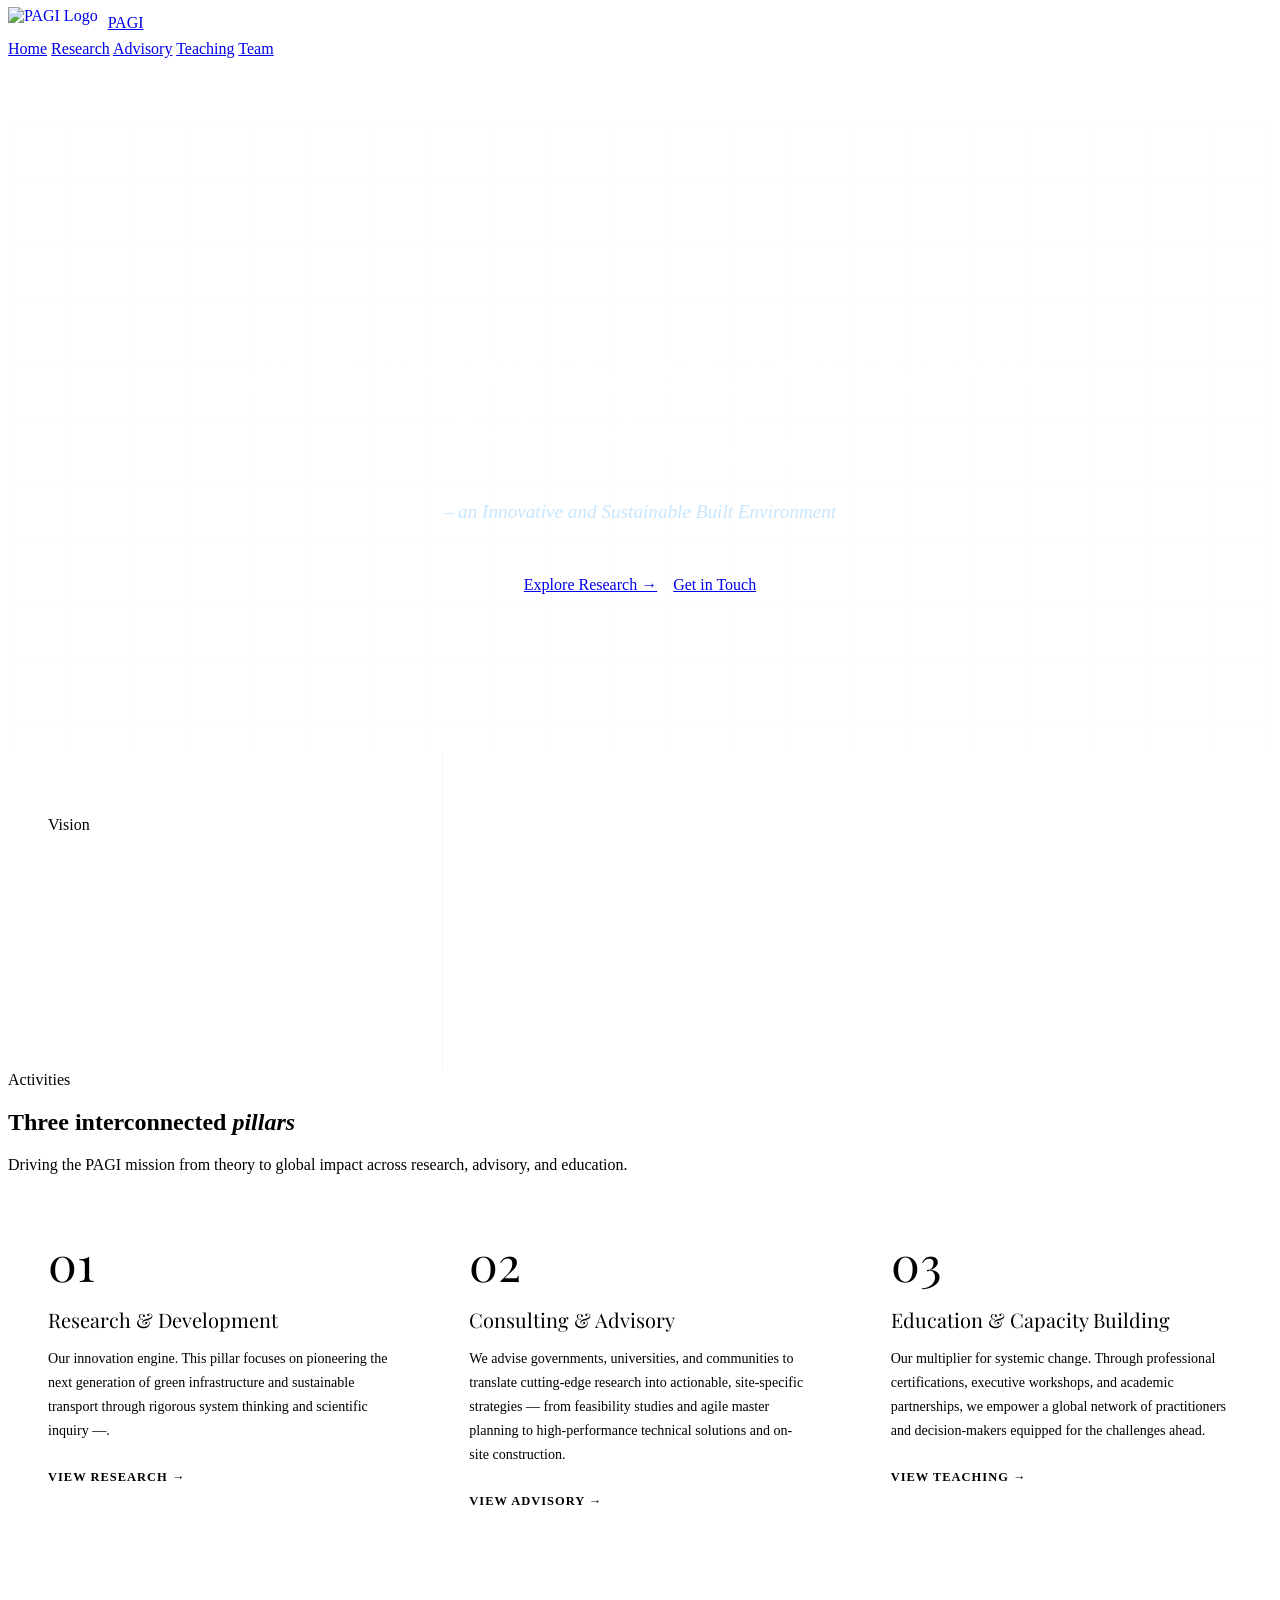
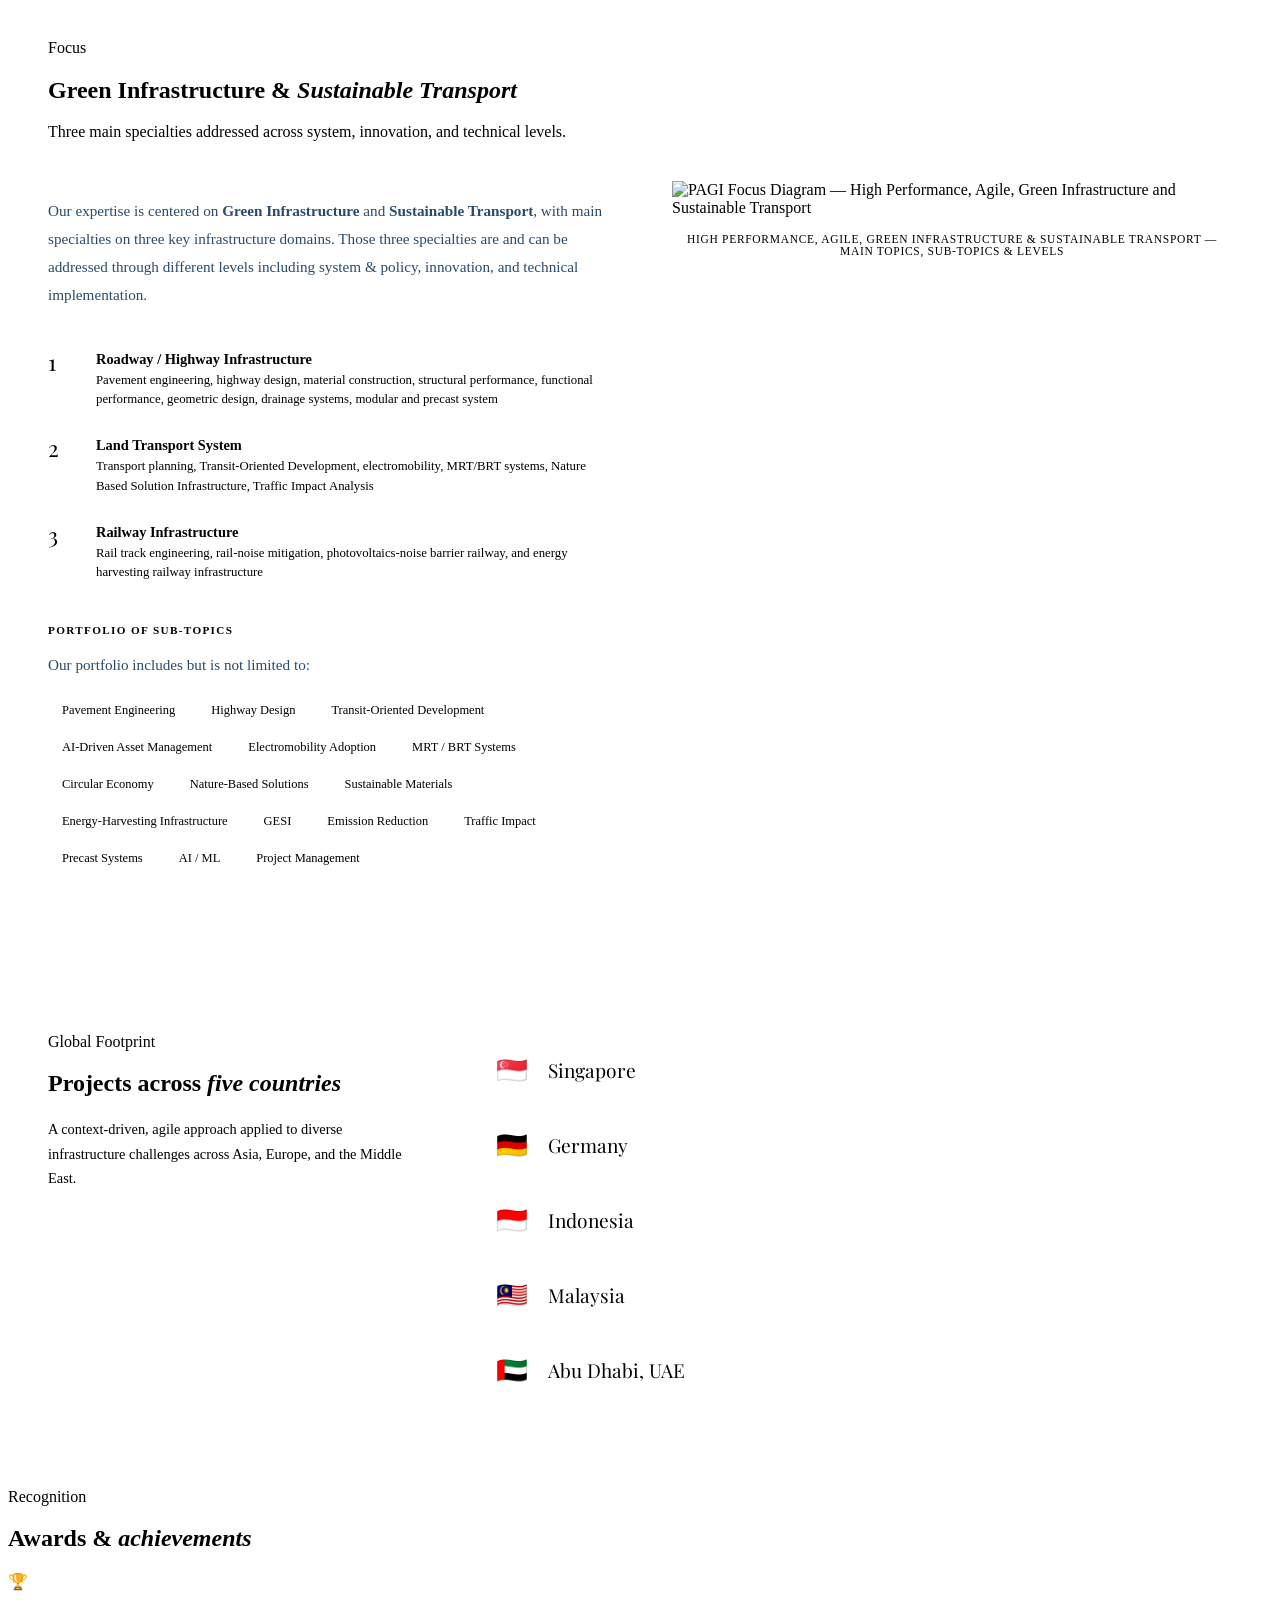
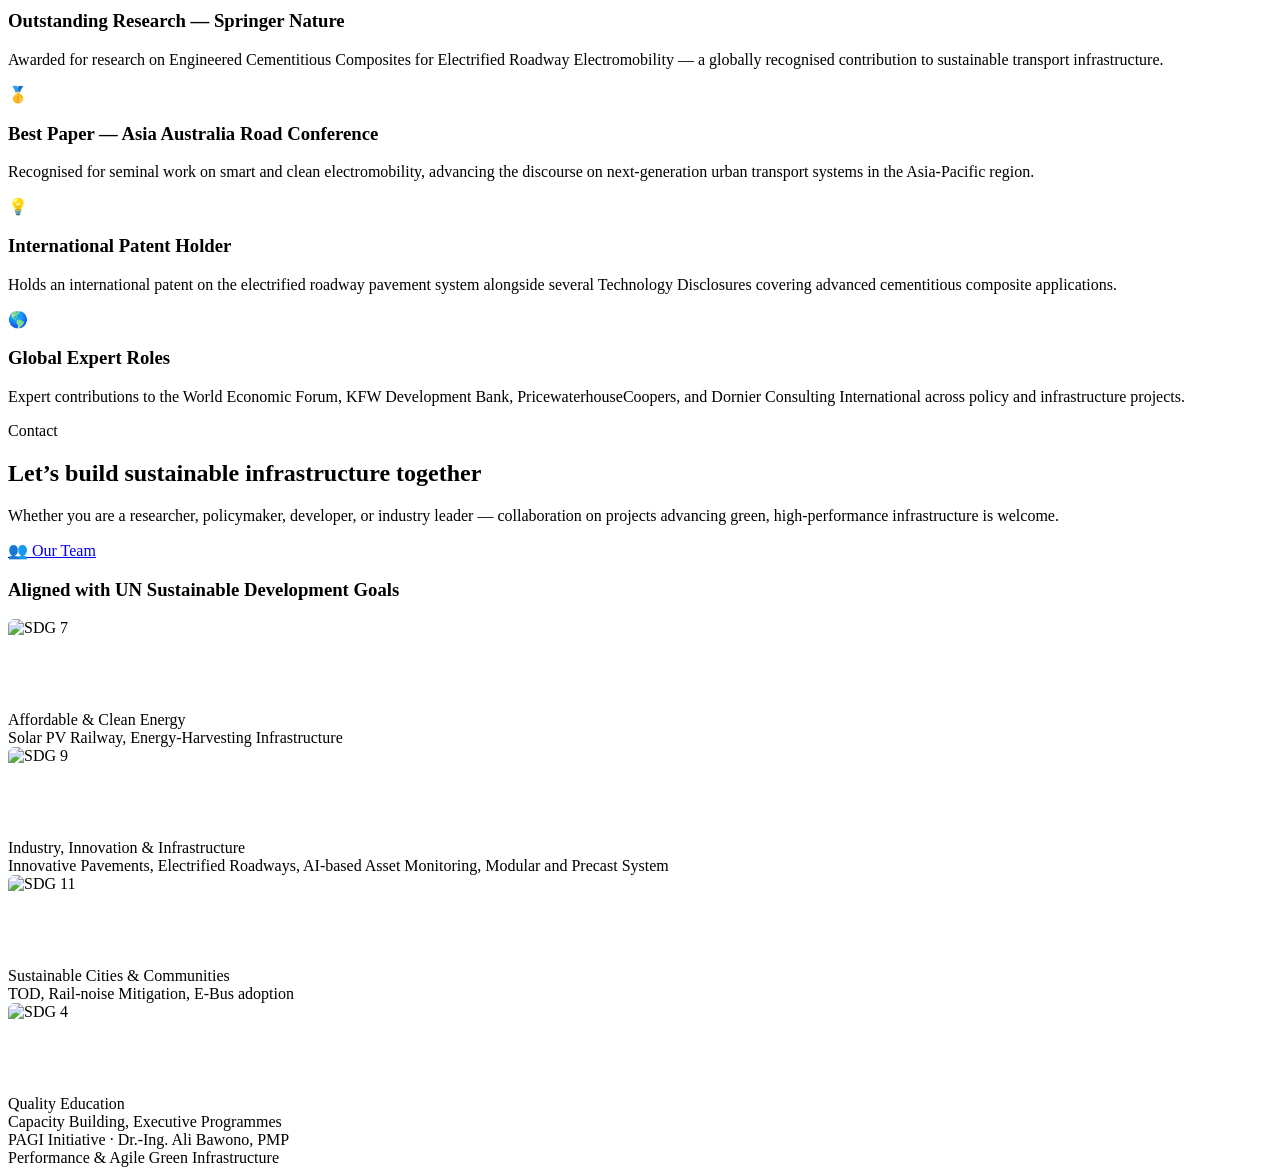
==== index.html @ f875b373 "Add files via upload update index page" ====
<!DOCTYPE html>
<html lang="en">
<head>
<meta charset="UTF-8">
<meta name="viewport" content="width=device-width, initial-scale=1.0">
<title>PAGI Initiative</title>
<link rel="preconnect" href="https://fonts.googleapis.com">
<link href="https://fonts.googleapis.com/css2?family=Playfair+Display:ital,wght@0,400;0,700;1,400&family=Lato:wght@300;400;700&display=swap" rel="stylesheet">
<link rel="stylesheet" href="style.css">
<style>
/* ── HERO (full-width, no right panel) ── */
.hero{margin-top:64px;min-height:70vh;display:flex;align-items:center;justify-content:center;border-bottom:var(--rule);background:var(--navy);position:relative;overflow:hidden}
.hero-bg-pattern{position:absolute;inset:0;background-image:linear-gradient(rgba(184,224,255,.04) 1px,transparent 1px),linear-gradient(90deg,rgba(184,224,255,.04) 1px,transparent 1px);background-size:60px 60px}
.hero-center{max-width:900px;margin:0 auto;padding:80px 40px;text-align:center;position:relative;z-index:1}
.hero-eyebrow{font-size:.72rem;font-weight:700;letter-spacing:.14em;text-transform:uppercase;color:var(--sky);margin-bottom:28px;display:inline-flex;align-items:center;gap:12px}
.hero-eyebrow::before,.hero-eyebrow::after{content:'';display:inline-block;width:32px;height:2px;background:var(--azure)}
.nav-logo-img{height:32px;width:auto;display:inline-block;vertical-align:middle;margin-right:10px;position:relative;top:-1px;}
.hero-h1{font-family:'Playfair Display',serif;font-size:clamp(2.4rem,5vw,4.8rem);font-weight:400;line-height:1.08;color:#fff;margin-bottom:24px}
.hero-h1 em{font-style:italic;color:var(--sky)}
.hero-tagline{font-size:1.2rem;line-height:1.75;color:rgba(184,224,255,.8);font-weight:300;margin-bottom:48px;font-style:italic}
.hero-actions{display:flex;gap:16px;flex-wrap:wrap;justify-content:center}

/* ── VISION ── */
.vision{background:var(--navy);border-bottom:var(--rule)}
.vision-inner{max-width:1280px;margin:0 auto;padding:0 40px;display:grid;grid-template-columns:1fr 2fr}
.vision-lbl{padding:64px 40px 64px 0;border-right:1px solid rgba(184,224,255,.2);display:flex;flex-direction:column;justify-content:center}
.vision-lbl .eyebrow{color:var(--sky)}
.vision-lbl h2{font-family:'Playfair Display',serif;font-size:2rem;font-weight:400;color:#fff;line-height:1.25}
.vision-lbl h2 em{font-style:italic}
.vision-content{padding:64px 0 64px 60px}
.vision-text{font-size:1.05rem;line-height:1.85;color:rgba(255,255,255,.85);font-weight:300}
.vision-text strong{font-weight:700;color:var(--sky)}

/* ── ACTIVITIES ── */
.pill-grid{display:grid;grid-template-columns:repeat(3,1fr)}
.pill{padding:48px 40px;border-right:var(--rule-lt);transition:background .15s;cursor:default}
.pill:last-child{border-right:none}
.pill:hover{background:var(--pale)}
.pill-num{font-family:'Playfair Display',serif;font-size:3rem;font-weight:400;color:var(--border);line-height:1;margin-bottom:16px}
.pill-title{font-family:'Playfair Display',serif;font-size:1.25rem;font-weight:400;color:var(--blue);margin-bottom:12px}
.pill-body{font-size:.88rem;color:var(--gray);line-height:1.7;font-weight:300;margin-bottom:24px}
.pill-link{display:inline-flex;align-items:center;gap:6px;font-size:.78rem;font-weight:700;letter-spacing:.08em;text-transform:uppercase;color:var(--azure);text-decoration:none;border-bottom:2px solid var(--azure);padding-bottom:2px;transition:opacity .15s}
.pill-link:hover{opacity:.6}

/* ── FOCUS ── */
.focus{background:var(--pale);border-bottom:var(--rule)}
.focus-inner{max-width:1280px;margin:0 auto;padding:80px 40px}
.focus-grid{display:grid;grid-template-columns:1fr 1fr;gap:64px;align-items:start;margin-top:40px}
.focus-text-block{}
.focus-body{font-size:.95rem;line-height:1.85;color:#2a4a6b;font-weight:300;margin-bottom:20px}
.focus-body strong{font-weight:700;color:var(--blue)}
.focus-specialties{margin:28px 0;display:flex;flex-direction:column;gap:0}
.spec-row{display:flex;align-items:flex-start;gap:16px;padding:14px 0;border-bottom:var(--rule-lt)}
.spec-row:first-child{border-top:var(--rule-lt)}
.spec-num{font-family:'Playfair Display',serif;font-size:1.4rem;font-weight:400;color:var(--azure);line-height:1;flex-shrink:0;width:32px}
.spec-text{}
.spec-title{font-size:.9rem;font-weight:700;color:var(--blue);margin-bottom:3px}
.spec-sub{font-size:.8rem;color:var(--gray);font-weight:300;line-height:1.5}
.subtopics-label{font-size:.7rem;font-weight:700;letter-spacing:.12em;text-transform:uppercase;color:var(--azure);margin:28px 0 14px}
.subtopic-tags{display:flex;flex-wrap:wrap;gap:8px}
.stag{padding:7px 14px;font-size:.78rem;font-weight:400;color:var(--blue);border:var(--rule-lt);background:#fff;transition:all .15s;cursor:default}
.stag:hover{background:var(--azure);color:#fff;border-color:var(--azure)}
.focus-diagram{}
.diagram-caption{font-size:.72rem;font-weight:400;letter-spacing:.06em;text-transform:uppercase;color:var(--lgray);text-align:center;margin-top:16px}
.diagram-img{width:100%;border:var(--rule-lt);display:block}
.sdg-badge{width:80px;height:80px;object-fit:cover;border-radius:6px;display:block;margin-bottom:12px}

/* ── FOOTPRINT ── */
.footprint{background:var(--mint);border-bottom:var(--rule)}
.fp-inner{max-width:1280px;margin:0 auto;padding:80px 40px;display:grid;grid-template-columns:1fr 2fr;gap:80px;align-items:start}
.fp-desc{font-size:.9rem;color:var(--gray);line-height:1.7;font-weight:300;margin-top:16px}
.c-list{display:flex;flex-direction:column}
.c-row{display:flex;align-items:center;padding:22px 0;border-bottom:var(--rule-lt);gap:20px;transition:padding-left .2s;cursor:default}
.c-row:first-child{border-top:var(--rule-lt)}
.c-row:hover{padding-left:12px}
.cflag{font-size:1.6rem}
.cname{font-family:'Playfair Display',serif;font-size:1.2rem;font-weight:400;color:var(--blue)}
.cdesc{font-size:.82rem;color:var(--gray);font-weight:300;margin-left:auto;text-align:right;max-width:280px;line-height:1.5}

@media(max-width:1024px){
  .hero-center{padding:60px 20px}
  .vision-inner{grid-template-columns:1fr}
  .vision-lbl{border-right:none;border-bottom:1px solid rgba(184,224,255,.15);padding:48px 0}
  .vision-content{padding:48px 0}
  .pill-grid{grid-template-columns:1fr}
  .pill{border-right:none;border-bottom:var(--rule-lt)}
  .focus-grid{grid-template-columns:1fr;gap:40px}
  .fp-inner{grid-template-columns:1fr;gap:40px}
}
@media(max-width:768px){
  .vision-inner,.fp-inner,.focus-inner{padding:0 20px}
  .fp-inner{padding:60px 20px}
  .focus-inner{padding:48px 20px}
}
</style>
</head>
<body>

<header>
  <div class="nav-top">
    <a href="index.html" class="nav-logo"><img src="Logo_PAGI.png" alt="PAGI Logo" class="nav-logo-img">PAGI</a>
    <nav class="nav-links">
      <a href="index.html" class="active">Home</a>
      <a href="research.html">Research</a>
      <a href="advisory.html">Advisory</a>
      <a href="teaching.html">Teaching</a>
      <a href="team.html">Team</a>
    </nav>
  </div>
</header>

<!-- HERO -->
<section class="hero">
  <div class="hero-bg-pattern"></div>
  <div class="hero-center">
    <h1 class="hero-h1"><em>Performance and Agile Green Infrastructure</em></h1>
    <p class="hero-tagline">&#8211; an Innovative and Sustainable Built Environment</p>
    <div class="hero-actions">
      <a href="research.html" class="btn-p">Explore Research &#8594;</a>
      <a href="#contact" class="btn-o">Get in Touch</a>
    </div>
  </div>
</section>

<!-- VISION -->
<section class="vision" id="about">
  <div class="vision-inner">
    <div class="vision-lbl">
      <div class="eyebrow">Vision</div>
      <h2>Transforming the built environment<br><em>for all generations</em></h2>
    </div>
    <div class="vision-content">
      <p class="vision-text">To pioneer a transformative era of the built environment where <strong>human prosperity, ecological vitality, and systemic resilience</strong> are inseparably linked. We envision a world where infrastructure is not static but a living, responsive system &#8212; <strong>holistically sustainable by design and agile by nature</strong> &#8212; anticipating change, healing the planet, and elevating the quality of life for all generations.</p>
    </div>
  </div>
</section>

<!-- ACTIVITIES -->
<section class="section">
  <div class="s-inner">
    <div class="s-head sr">
      <div><div class="eyebrow">Activities</div><h2 class="s-title">Three interconnected <em>pillars</em></h2></div>
      <p class="s-sub">Driving the PAGI mission from theory to global impact across research, advisory, and education.</p>
    </div>
    <div class="pill-grid">
      <div class="pill sr">
        <div class="pill-num">01</div>
        <h3 class="pill-title">Research &amp; Development</h3>
        <p class="pill-body">Our innovation engine. This pillar focuses on pioneering the next generation of green infrastructure and sustainable transport through rigorous system thinking and scientific inquiry &#8212.</p>
        <a href="research.html" class="pill-link">View Research &#8594;</a>
      </div>
      <div class="pill sr">
        <div class="pill-num">02</div>
        <h3 class="pill-title">Consulting &amp; Advisory</h3>
        <p class="pill-body">We advise governments, universities, and communities to translate cutting-edge research into actionable, site-specific strategies &#8212; from feasibility studies and agile master planning to high-performance technical solutions and on-site construction.</p>
        <a href="advisory.html" class="pill-link">View Advisory &#8594;</a>
      </div>
      <div class="pill sr">
        <div class="pill-num">03</div>
        <h3 class="pill-title">Education &amp; Capacity Building</h3>
        <p class="pill-body">Our multiplier for systemic change. Through professional certifications, executive workshops, and academic partnerships, we empower a global network of practitioners and decision-makers equipped for the challenges ahead.</p>
        <a href="teaching.html" class="pill-link">View Teaching &#8594;</a>
      </div>
    </div>
  </div>
</section>

<!-- FOCUS -->
<section class="focus">
  <div class="focus-inner">
    <div class="s-head sr" style="padding-top:0;margin-bottom:0">
      <div><div class="eyebrow">Focus</div><h2 class="s-title">Green Infrastructure &amp; <em>Sustainable Transport</em></h2></div>
      <p class="s-sub">Three main specialties addressed across system, innovation, and technical levels.</p>
    </div>
    <div class="focus-grid">

      <!-- LEFT: text -->
      <div class="focus-text-block sr">
        <p class="focus-body">Our expertise is centered on <strong>Green Infrastructure</strong> and <strong>Sustainable Transport</strong>, with main specialties on three key infrastructure domains. Those three specialties are and can be addressed through different levels including system &amp; policy, innovation, and technical implementation.</p>

        <div class="focus-specialties">
          <div class="spec-row">
            <div class="spec-num">1</div>
            <div class="spec-text">
              <div class="spec-title">Roadway / Highway Infrastructure</div>
              <div class="spec-sub">Pavement engineering, highway design, material construction, structural performance, functional performance, geometric design, drainage systems, modular and precast system</div>
            </div>
          </div>
          <div class="spec-row">
            <div class="spec-num">2</div>
            <div class="spec-text">
              <div class="spec-title">Land Transport System</div>
              <div class="spec-sub">Transport planning, Transit-Oriented Development, electromobility, MRT/BRT systems, Nature Based Solution Infrastructure, Traffic Impact Analysis</div>
            </div>
          </div>
          <div class="spec-row">
            <div class="spec-num">3</div>
            <div class="spec-text">
              <div class="spec-title">Railway Infrastructure</div>
              <div class="spec-sub">Rail track engineering, rail-noise mitigation, photovoltaics-noise barrier railway, and energy harvesting railway infrastructure</div>
            </div>
          </div>
        </div>

        <div class="subtopics-label">Portfolio of Sub-Topics</div>
        <p class="focus-body" style="margin-bottom:16px">Our portfolio includes but is not limited to:</p>
        <div class="subtopic-tags">
          <span class="stag">Pavement Engineering</span>
          <span class="stag">Highway Design</span>
          <span class="stag">Transit-Oriented Development</span>
          <span class="stag">AI-Driven Asset Management</span>
          <span class="stag">Electromobility Adoption</span>
          <span class="stag">MRT / BRT Systems</span>
          <span class="stag">Circular Economy</span>
          <span class="stag">Nature-Based Solutions</span>
          <span class="stag">Sustainable Materials</span>
          <span class="stag">Energy-Harvesting Infrastructure</span>
          <span class="stag">GESI</span>
          <span class="stag">Emission Reduction</span>
          <span class="stag">Traffic Impact</span>
          <span class="stag">Precast Systems</span>
          <span class="stag">AI / ML</span>
          <span class="stag">Project Management</span>
        </div>
      </div>

      <!-- RIGHT: diagram -->
      <div class="focus-diagram sr">
        <img src="focus-diagram.png" alt="PAGI Focus Diagram — High Performance, Agile, Green Infrastructure and Sustainable Transport" class="diagram-img">
        <p class="diagram-caption">High Performance, Agile, Green Infrastructure &amp; Sustainable Transport &#8212; Main Topics, Sub-Topics &amp; Levels</p>
      </div>

    </div>
  </div>
</section>

<!-- FOOTPRINT -->
<section class="footprint">
  <div class="fp-inner">
    <div class="sr">
      <div class="eyebrow">Global Footprint</div>
      <h2 class="s-title">Projects across <em>five countries</em></h2>
      <p class="fp-desc">A context-driven, agile approach applied to diverse infrastructure challenges across Asia, Europe, and the Middle East.</p>
    </div>
    <div class="c-list sr">
      <div class="c-row"><span class="cflag">&#127480;&#127468;</span><span class="cname">Singapore</span></div>
      <div class="c-row"><span class="cflag">&#127465;&#127466;</span><span class="cname">Germany</span></div>
      <div class="c-row"><span class="cflag">&#127470;&#127465;</span><span class="cname">Indonesia</span></div>
      <div class="c-row"><span class="cflag">&#127474;&#127486;</span><span class="cname">Malaysia</span></div>
      <div class="c-row"><span class="cflag">&#127462;&#127466;</span><span class="cname">Abu Dhabi, UAE</span></div>
    </div>
  </div>
</section>

<!-- AWARDS -->
<section class="awards section">
  <div class="s-inner">
    <div class="s-head sr">
      <div><div class="eyebrow">Recognition</div><h2 class="s-title">Awards &amp; <em>achievements</em></h2></div>
    </div>
    <div class="aw-grid">
      <div class="aw-item sr"><span class="aw-icon">&#127942;</span><h3 class="aw-title">Outstanding Research &#8212; Springer Nature</h3><p class="aw-body">Awarded for research on Engineered Cementitious Composites for Electrified Roadway Electromobility &#8212; a globally recognised contribution to sustainable transport infrastructure.</p></div>
      <div class="aw-item sr"><span class="aw-icon">&#129351;</span><h3 class="aw-title">Best Paper &#8212; Asia Australia Road Conference</h3><p class="aw-body">Recognised for seminal work on smart and clean electromobility, advancing the discourse on next-generation urban transport systems in the Asia-Pacific region.</p></div>
      <div class="aw-item sr"><span class="aw-icon">&#128161;</span><h3 class="aw-title">International Patent Holder</h3><p class="aw-body">Holds an international patent on the electrified roadway pavement system alongside several Technology Disclosures covering advanced cementitious composite applications.</p></div>
      <div class="aw-item sr"><span class="aw-icon">&#127758;</span><h3 class="aw-title">Global Expert Roles</h3><p class="aw-body">Expert contributions to the World Economic Forum, KFW Development Bank, PricewaterhouseCoopers, and Dornier Consulting International across policy and infrastructure projects.</p></div>
    </div>
  </div>
</section>

<!-- CONTACT -->
<section class="contact" id="contact">
  <div class="ct-inner">
    <div class="ct-left">
      <div class="eyebrow">Contact</div>
      <h2>Let&#8217;s build sustainable infrastructure together</h2>
      <p>Whether you are a researcher, policymaker, developer, or industry leader &#8212; collaboration on projects advancing green, high-performance infrastructure is welcome.</p>
      <div class="ct-links">
        <a href="team.html" class="cl"><span class="cl-icon">&#128101;</span> Our Team</a>
      </div>
    </div>
    <div class="ct-right">
      <h3>Aligned with UN Sustainable Development Goals</h3>
      <div class="sdg-grid">
        <div class="sdg"><img src="sdg7.png" alt="SDG 7" class="sdg-badge"><div class="sdg-name">Affordable &amp; Clean Energy</div><div class="sdg-note">Solar PV Railway, Energy-Harvesting Infrastructure</div></div>
        <div class="sdg"><img src="sdg9.png" alt="SDG 9" class="sdg-badge"><div class="sdg-name">Industry, Innovation &amp; Infrastructure</div><div class="sdg-note">Innovative Pavements, Electrified Roadways, AI-based Asset Monitoring, Modular and Precast System</div></div>
        <div class="sdg"><img src="sdg11.webp" alt="SDG 11" class="sdg-badge"><div class="sdg-name">Sustainable Cities &amp; Communities</div><div class="sdg-note">TOD, Rail-noise Mitigation, E-Bus adoption</div></div>
        <div class="sdg"><img src="sdg4.png" alt="SDG 4" class="sdg-badge"><div class="sdg-name">Quality Education</div><div class="sdg-note">Capacity Building, Executive Programmes</div></div>
      </div>
    </div>
  </div>
</section>

<footer>
  <div class="fl">PAGI Initiative &#183; Dr.-Ing. Ali Bawono, PMP</div>
  <div class="fr">Performance &amp; Agile Green Infrastructure</div>
</footer>

<script>
(function(){
  var io=new IntersectionObserver(function(entries){
    entries.forEach(function(e){
      if(e.isIntersecting){
        var g=e.target.parentElement.querySelectorAll('.sr:not(.in)');
        var d=0;
        g.forEach(function(s){
          if(s.getBoundingClientRect().top<window.innerHeight+60){
            setTimeout(function(){s.classList.add('in');},d);
            d+=65;
          }
        });
        e.target.classList.add('in');
        io.unobserve(e.target);
      }
    });
  },{threshold:0.06,rootMargin:'0px 0px -24px 0px'});
  document.querySelectorAll('.sr').forEach(function(el){io.observe(el);});
})();
</script>
</body>
</html>
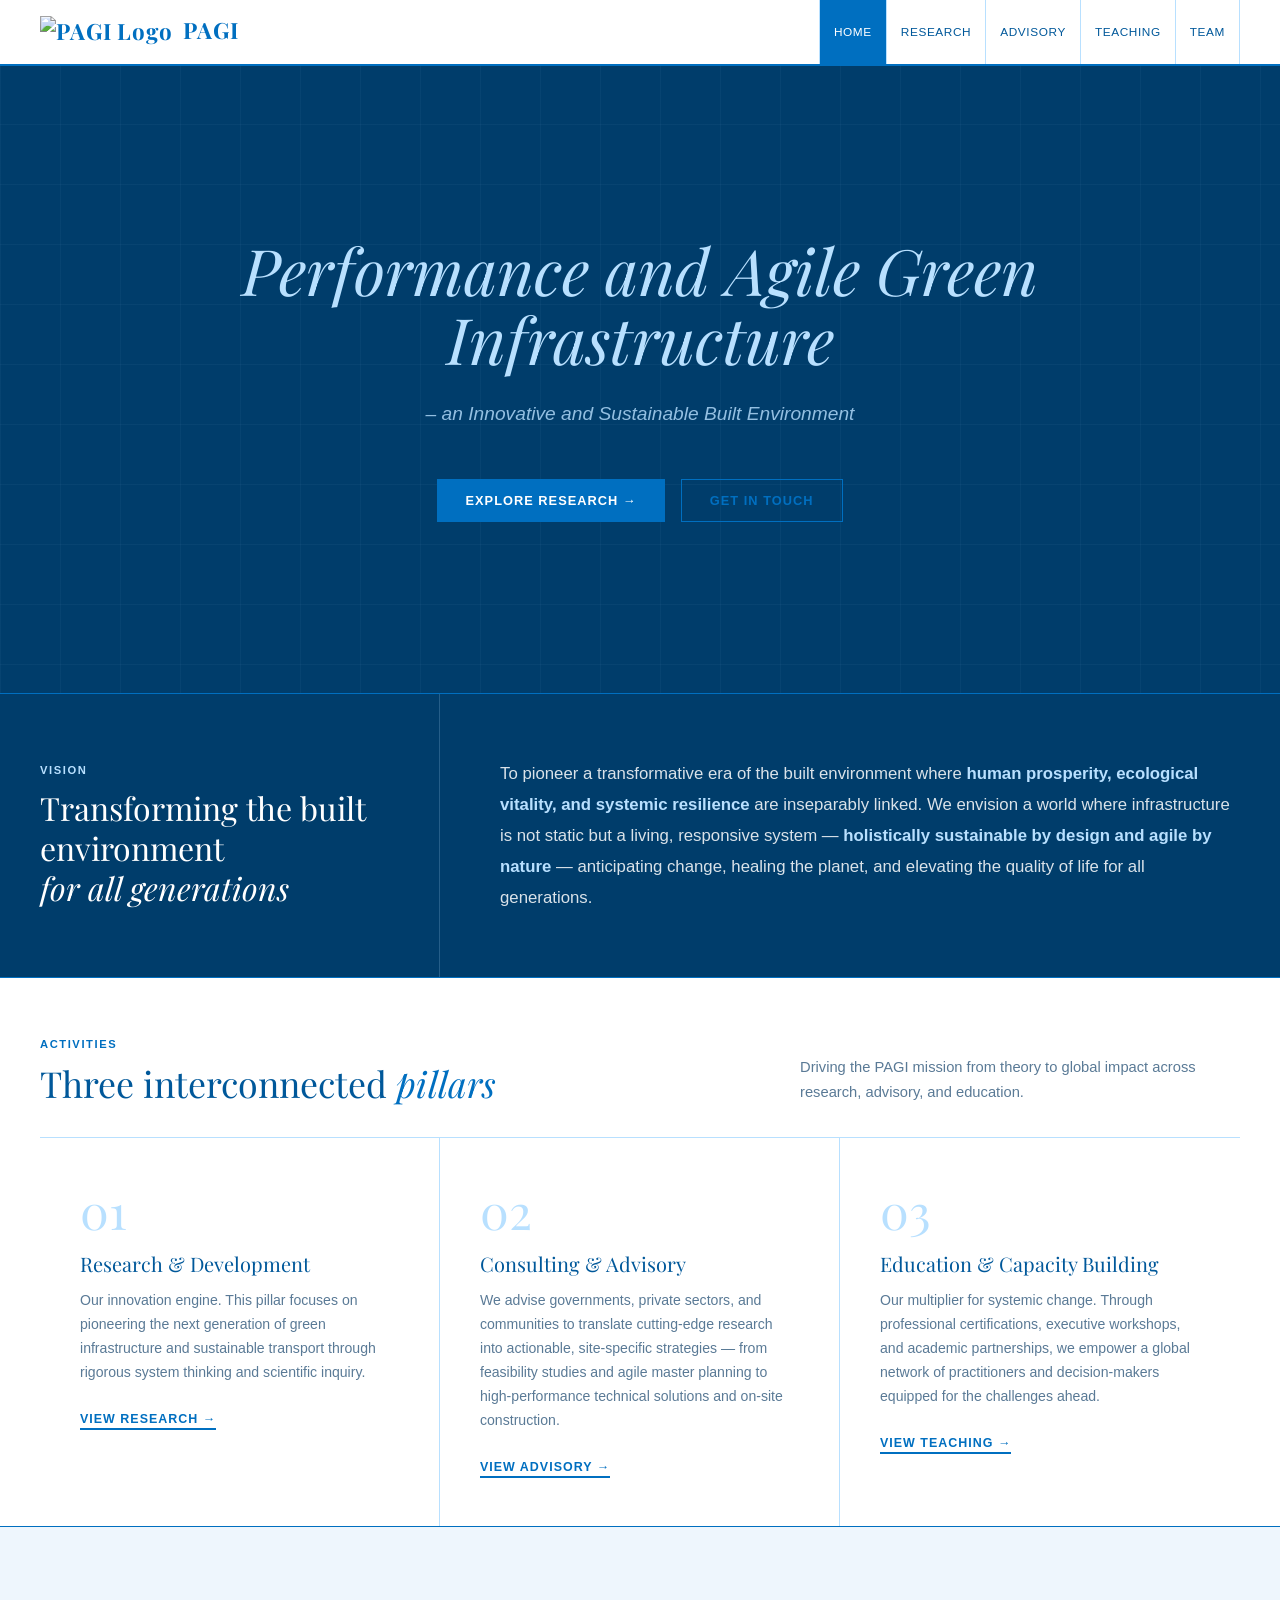
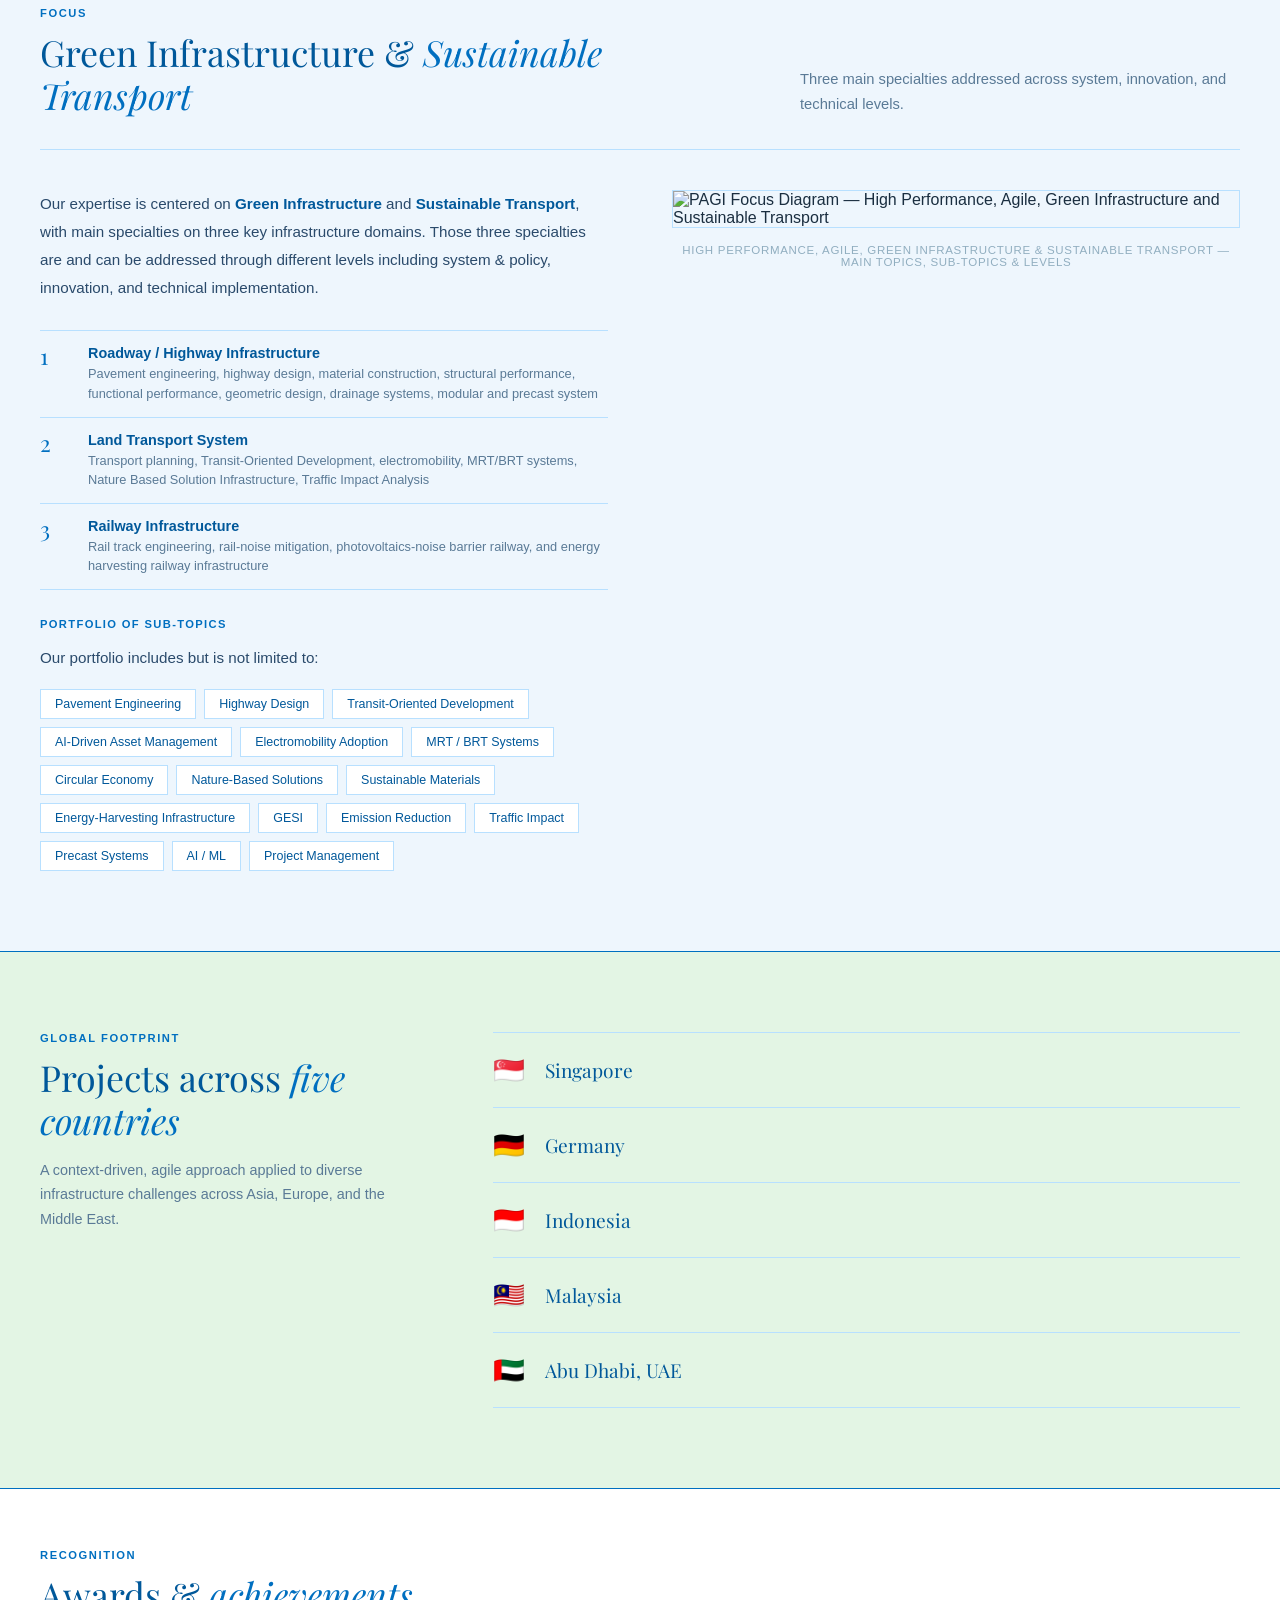
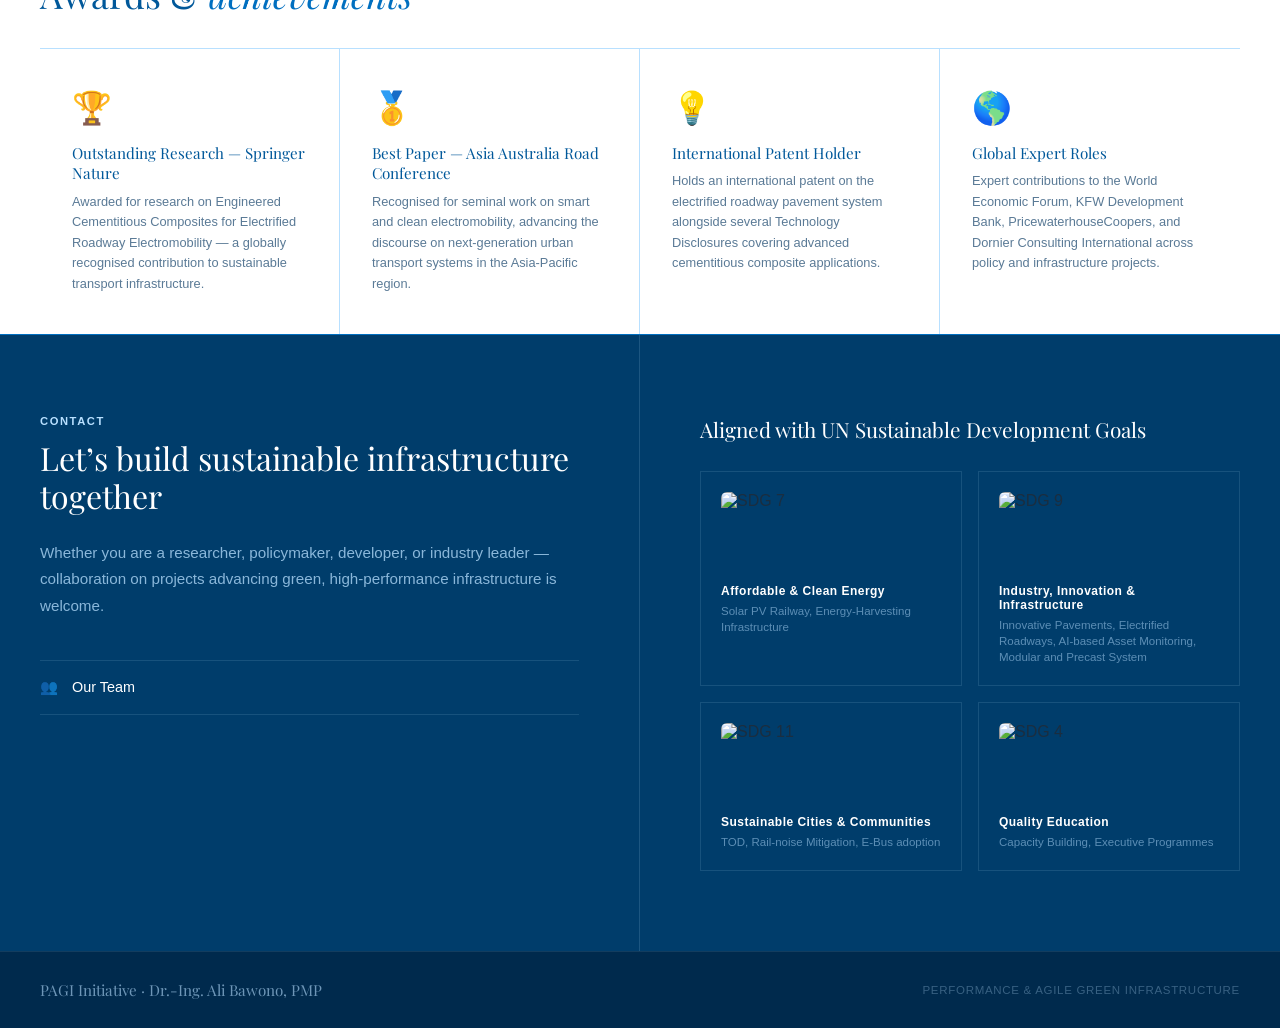
==== commit a728c310: "Add files via upload update index and styles css for better viewing with phone/iphone" ====
--- a/index.html
+++ b/index.html
@@ -106,8 +106,35 @@
       <a href="teaching.html">Teaching</a>
       <a href="team.html">Team</a>
     </nav>
+    <button class="nav-hamburger" id="navHamburger" aria-label="Open menu">
+      <span></span><span></span><span></span>
+    </button>
   </div>
 </header>
+<nav class="nav-drawer" id="navDrawer">
+  <a href="index.html" class="active">Home</a>
+  <a href="research.html">Research</a>
+  <a href="advisory.html">Advisory</a>
+  <a href="teaching.html">Teaching</a>
+  <a href="team.html">Team</a>
+</nav>
+<script>
+(function(){
+  var btn=document.getElementById('navHamburger');
+  var drawer=document.getElementById('navDrawer');
+  btn.addEventListener('click',function(){
+    var open=drawer.classList.toggle('open');
+    btn.classList.toggle('open',open);
+    btn.setAttribute('aria-label',open?'Close menu':'Open menu');
+  });
+  drawer.querySelectorAll('a').forEach(function(a){
+    a.addEventListener('click',function(){
+      drawer.classList.remove('open');
+      btn.classList.remove('open');
+    });
+  });
+})();
+</script>
 
 <!-- HERO -->
 <section class="hero">
@@ -146,13 +173,13 @@
       <div class="pill sr">
         <div class="pill-num">01</div>
         <h3 class="pill-title">Research &amp; Development</h3>
-        <p class="pill-body">Our innovation engine. This pillar focuses on pioneering the next generation of green infrastructure and sustainable transport through rigorous system thinking and scientific inquiry &#8212.</p>
+        <p class="pill-body">Our innovation engine. This pillar focuses on pioneering the next generation of green infrastructure and sustainable transport through rigorous system thinking and scientific inquiry.</p>
         <a href="research.html" class="pill-link">View Research &#8594;</a>
       </div>
       <div class="pill sr">
         <div class="pill-num">02</div>
         <h3 class="pill-title">Consulting &amp; Advisory</h3>
-        <p class="pill-body">We advise governments, universities, and communities to translate cutting-edge research into actionable, site-specific strategies &#8212; from feasibility studies and agile master planning to high-performance technical solutions and on-site construction.</p>
+        <p class="pill-body">We advise governments, private sectors, and communities to translate cutting-edge research into actionable, site-specific strategies &#8212; from feasibility studies and agile master planning to high-performance technical solutions and on-site construction.</p>
         <a href="advisory.html" class="pill-link">View Advisory &#8594;</a>
       </div>
       <div class="pill sr">
--- a/style.css
+++ b/style.css
@@ -0,0 +1,175 @@
+*,*::before,*::after{margin:0;padding:0;box-sizing:border-box}
+html{scroll-behavior:smooth;font-size:16px}
+
+:root{
+  --navy:   #003d6b;
+  --blue:   #00589a;
+  --azure:  #006fc0;
+  --sky:    #b8e0ff;
+  --mint:   #e3f5e4;
+  --pale:   #eef6fd;
+  --white:  #ffffff;
+  --gray:   #5a7a96;
+  --lgray:  #91aec0;
+  --border: #b8e0ff;
+  --rule:   1px solid #006fc0;
+  --rule-lt:1px solid #b8e0ff;
+}
+
+body{font-family:'Lato',sans-serif;font-weight:300;color:#1a2e40;background:#fff;-webkit-font-smoothing:antialiased}
+
+/* NAV */
+header{position:fixed;top:0;left:0;right:0;z-index:200;background:#fff;border-bottom:2px solid var(--azure)}
+.nav-top{display:flex;align-items:center;justify-content:space-between;padding:0 40px;height:64px}
+.nav-logo{font-family:'Playfair Display',serif;font-size:1.4rem;font-weight:700;color:var(--azure);text-decoration:none;letter-spacing:.04em;flex-shrink:0}
+.nav-links{display:flex;align-items:center}
+.nav-links a{display:block;padding:0 14px;height:64px;line-height:64px;font-size:.74rem;font-weight:400;letter-spacing:.05em;text-transform:uppercase;color:var(--blue);text-decoration:none;border-left:var(--rule-lt);transition:background .15s,color .15s;white-space:nowrap}
+.nav-links a:last-child{border-right:var(--rule-lt)}
+.nav-links a:hover,.nav-links a.active{background:var(--azure);color:#fff}
+.nav-cta{background:var(--azure)!important;color:#fff!important;border-left:var(--rule)!important}
+.nav-cta:hover{background:var(--blue)!important}
+
+/* BUTTONS */
+.btn-p{display:inline-flex;align-items:center;gap:8px;background:var(--azure);color:#fff;padding:14px 28px;font-size:.8rem;font-weight:700;letter-spacing:.08em;text-transform:uppercase;text-decoration:none;transition:background .15s}
+.btn-p:hover{background:var(--blue)}
+.btn-o{display:inline-flex;align-items:center;gap:8px;background:transparent;color:var(--azure);padding:13px 28px;font-size:.8rem;font-weight:700;letter-spacing:.08em;text-transform:uppercase;text-decoration:none;border:var(--rule);transition:all .15s}
+.btn-o:hover{background:var(--azure);color:#fff}
+
+/* SECTION COMMONS */
+.section{border-bottom:var(--rule)}
+.s-inner{max-width:1280px;margin:0 auto;padding:0 40px}
+.s-head{padding:60px 0 32px;display:flex;align-items:flex-start;justify-content:space-between;gap:40px;border-bottom:var(--rule-lt)}
+.eyebrow{font-size:.7rem;font-weight:700;letter-spacing:.14em;text-transform:uppercase;color:var(--azure);margin-bottom:12px}
+.s-title{font-family:'Playfair Display',serif;font-size:clamp(1.8rem,2.8vw,2.6rem);font-weight:400;line-height:1.2;color:var(--blue)}
+.s-title em{font-style:italic;color:var(--azure)}
+.s-sub{font-size:.92rem;color:var(--gray);line-height:1.7;font-weight:300;max-width:440px;align-self:flex-end}
+
+/* CARDS */
+.cards{display:grid;grid-template-columns:repeat(3,1fr)}
+.card{border-right:var(--rule-lt);border-bottom:var(--rule-lt);transition:background .2s;cursor:default}
+.card:nth-child(3n){border-right:none}
+.card:hover{background:var(--pale)}
+.card-img{width:100%;aspect-ratio:16/9;position:relative;overflow:hidden;display:flex;align-items:center;justify-content:center}
+.card-body{padding:24px 28px 28px}
+.c-tag{font-size:.68rem;font-weight:700;letter-spacing:.12em;text-transform:uppercase;margin-bottom:10px;color:var(--azure)}
+.c-title{font-family:'Playfair Display',serif;font-size:1.1rem;font-weight:400;line-height:1.35;color:var(--blue);margin-bottom:12px}
+.c-desc{font-size:.84rem;line-height:1.7;color:var(--gray);font-weight:300;margin-bottom:16px}
+.c-meta{font-size:.72rem;font-weight:400;color:var(--lgray);letter-spacing:.04em}
+.c-meta strong{color:var(--blue);font-weight:700}
+.ci-lbl{font-size:.65rem;letter-spacing:.14em;text-transform:uppercase;color:rgba(184,224,255,.45);position:absolute;bottom:10px;left:14px}
+.csvg{opacity:.18}
+
+/* CONSULTING GRID */
+.consult{display:grid;grid-template-columns:1fr 1fr}
+.ci{padding:40px;border-right:var(--rule-lt);border-bottom:var(--rule-lt);transition:background .15s;cursor:default}
+.ci:nth-child(2n){border-right:none}
+.ci:nth-last-child(-n+2){border-bottom:none}
+.ci:hover{background:var(--pale)}
+.ci-num{font-family:'Playfair Display',serif;font-size:3rem;font-weight:400;color:var(--border);line-height:1;margin-bottom:12px}
+.ci-title{font-family:'Playfair Display',serif;font-size:1.15rem;font-weight:400;color:var(--blue);margin-bottom:10px;line-height:1.3}
+.ci-body{font-size:.86rem;color:var(--gray);line-height:1.7;font-weight:300}
+.ci-tags{margin-top:16px;display:flex;flex-wrap:wrap;gap:8px}
+.ctag{font-size:.68rem;font-weight:700;letter-spacing:.1em;text-transform:uppercase;padding:4px 10px;border:1px solid var(--border);color:var(--azure)}
+
+/* TEACHING GRID */
+.teach-grid{display:grid;grid-template-columns:repeat(3,1fr)}
+.tcard{border-right:var(--rule-lt);border-bottom:var(--rule-lt);transition:background .15s;cursor:default}
+.tcard:nth-child(3n){border-right:none}
+.tcard:hover{background:var(--pale)}
+.tcard-img{width:100%;height:200px;display:flex;align-items:center;justify-content:center;position:relative;overflow:hidden}
+.tcard-body{padding:28px}
+.t-label{font-size:.68rem;font-weight:700;letter-spacing:.12em;text-transform:uppercase;margin-bottom:10px;color:var(--azure)}
+.t-title{font-family:'Playfair Display',serif;font-size:1.05rem;font-weight:400;line-height:1.35;color:var(--blue);margin-bottom:10px}
+.t-desc{font-size:.82rem;color:var(--gray);line-height:1.65;font-weight:300}
+.t-partner{margin-top:14px;font-size:.72rem;color:var(--lgray)}
+.t-partner strong{color:var(--blue);font-weight:700}
+
+/* AWARDS */
+.aw-grid{display:grid;grid-template-columns:repeat(4,1fr)}
+.aw-item{padding:40px 32px;border-right:var(--rule-lt);transition:background .15s;cursor:default}
+.aw-item:last-child{border-right:none}
+.aw-item:hover{background:var(--pale)}
+.aw-icon{font-size:2rem;margin-bottom:16px;display:block}
+.aw-title{font-family:'Playfair Display',serif;font-size:.95rem;font-weight:400;color:var(--blue);margin-bottom:8px;line-height:1.35}
+.aw-body{font-size:.8rem;color:var(--gray);line-height:1.6;font-weight:300}
+
+/* PAGE HERO (sub-pages) */
+.page-hero{margin-top:64px;background:var(--navy);padding:80px 40px;border-bottom:var(--rule)}
+.page-hero-inner{max-width:1280px;margin:0 auto}
+.page-eyebrow{font-size:.72rem;font-weight:700;letter-spacing:.14em;text-transform:uppercase;color:var(--sky);margin-bottom:20px;display:flex;align-items:center;gap:10px}
+.page-eyebrow::before{content:'';display:inline-block;width:32px;height:2px;background:var(--sky)}
+.page-h1{font-family:'Playfair Display',serif;font-size:clamp(2.2rem,4vw,3.8rem);font-weight:400;line-height:1.1;color:#fff;margin-bottom:20px}
+.page-h1 em{font-style:italic;color:var(--sky)}
+.page-desc{font-size:1.05rem;line-height:1.75;color:rgba(184,224,255,.8);font-weight:300;max-width:680px;border-left:3px solid var(--azure);padding-left:20px}
+
+/* FOOTER */
+footer{background:#002a4d;border-top:1px solid rgba(184,224,255,.1);padding:28px 40px;display:flex;align-items:center;justify-content:space-between}
+.fl{font-family:'Playfair Display',serif;font-size:.95rem;color:rgba(184,224,255,.6)}
+.fr{font-size:.72rem;color:rgba(184,224,255,.3);letter-spacing:.06em;text-transform:uppercase}
+
+/* CONTACT */
+.contact{background:var(--navy)}
+.ct-inner{max-width:1280px;margin:0 auto;padding:0 40px;display:grid;grid-template-columns:1fr 1fr}
+.ct-left{padding:80px 60px 80px 0;border-right:1px solid rgba(184,224,255,.15)}
+.ct-left .eyebrow{color:var(--sky)}
+.ct-left h2{font-family:'Playfair Display',serif;font-size:clamp(1.8rem,2.5vw,2.4rem);font-weight:400;color:#fff;line-height:1.2;margin-bottom:24px}
+.ct-left p{font-size:.95rem;color:rgba(184,224,255,.75);line-height:1.75;font-weight:300;margin-bottom:40px}
+.ct-links{display:flex;flex-direction:column}
+.cl{display:flex;align-items:center;gap:14px;padding:18px 0;border-bottom:1px solid rgba(184,224,255,.12);text-decoration:none;color:#fff;font-size:.9rem;font-weight:300;transition:color .15s}
+.cl:first-child{border-top:1px solid rgba(184,224,255,.12)}
+.cl:hover{color:var(--sky)}
+.cl-icon{opacity:.6}
+.ct-right{padding:80px 0 80px 60px}
+.ct-right h3{font-family:'Playfair Display',serif;font-size:1.3rem;font-weight:400;color:#fff;margin-bottom:28px}
+.sdg-grid{display:grid;grid-template-columns:1fr 1fr;gap:16px}
+.sdg{padding:20px;border:1px solid rgba(184,224,255,.12);transition:border-color .15s,background .15s;cursor:default}
+.sdg:hover{border-color:var(--azure);background:rgba(0,111,192,.12)}
+.sdg-n{font-family:'Playfair Display',serif;font-size:1.8rem;font-weight:400;line-height:1;margin-bottom:8px}
+.sdg-name{font-size:.75rem;font-weight:700;letter-spacing:.04em;color:#fff;margin-bottom:5px}
+.sdg-note{font-size:.72rem;color:rgba(184,224,255,.5);line-height:1.4;font-weight:300}
+
+/* SCROLL REVEAL */
+.sr{opacity:0;transform:translateY(20px);transition:opacity .55s ease,transform .55s ease}
+.sr.in{opacity:1;transform:none}
+
+/* RESPONSIVE */
+@media(max-width:1024px){
+  .cards{grid-template-columns:1fr 1fr}
+  .card:nth-child(3n){border-right:var(--rule-lt)}
+  .card:nth-child(2n){border-right:none}
+  .aw-grid{grid-template-columns:1fr 1fr}
+  .aw-item:nth-child(2n){border-right:none}
+  .aw-item{border-bottom:var(--rule-lt)}
+  .ct-inner{grid-template-columns:1fr}
+  .ct-left{border-right:none;padding:60px 0 40px;border-bottom:1px solid rgba(184,224,255,.12)}
+  .ct-right{padding:40px 0 60px}
+}
+/* HAMBURGER BUTTON */
+.nav-hamburger{display:none;flex-direction:column;justify-content:center;align-items:center;gap:5px;width:40px;height:40px;background:none;border:none;cursor:pointer;padding:4px;flex-shrink:0}
+.nav-hamburger span{display:block;width:24px;height:2px;background:var(--azure);border-radius:2px;transition:transform .25s,opacity .25s}
+.nav-hamburger.open span:nth-child(1){transform:translateY(7px) rotate(45deg)}
+.nav-hamburger.open span:nth-child(2){opacity:0}
+.nav-hamburger.open span:nth-child(3){transform:translateY(-7px) rotate(-45deg)}
+
+/* MOBILE DRAWER */
+.nav-drawer{display:none;position:fixed;top:64px;left:0;right:0;background:#fff;border-bottom:2px solid var(--azure);z-index:199;flex-direction:column;box-shadow:0 8px 24px rgba(0,61,107,.12)}
+.nav-drawer.open{display:flex}
+.nav-drawer a{display:block;padding:16px 24px;font-size:.85rem;font-weight:700;letter-spacing:.06em;text-transform:uppercase;color:var(--blue);text-decoration:none;border-bottom:var(--rule-lt);transition:background .15s,color .15s}
+.nav-drawer a:last-child{border-bottom:none}
+.nav-drawer a:hover,.nav-drawer a.active{background:var(--azure);color:#fff}
+
+@media(max-width:768px){
+  .nav-links{display:none}
+  .nav-hamburger{display:flex}
+  .nav-top{padding:0 20px}
+  .s-inner,.ct-inner,.page-hero{padding:0 20px}
+  .page-hero{padding:60px 20px}
+  .cards,.teach-grid{grid-template-columns:1fr}
+  .card:nth-child(n){border-right:none}
+  .consult{grid-template-columns:1fr}
+  .ci:nth-child(n){border-right:none}
+  .sdg-grid{grid-template-columns:1fr}
+  footer{flex-direction:column;gap:10px;align-items:flex-start;padding:28px 20px}
+}
+
+.nav-logo-img{height:32px;width:auto;display:inline-block;vertical-align:middle;margin-right:10px;position:relative;top:-1px}
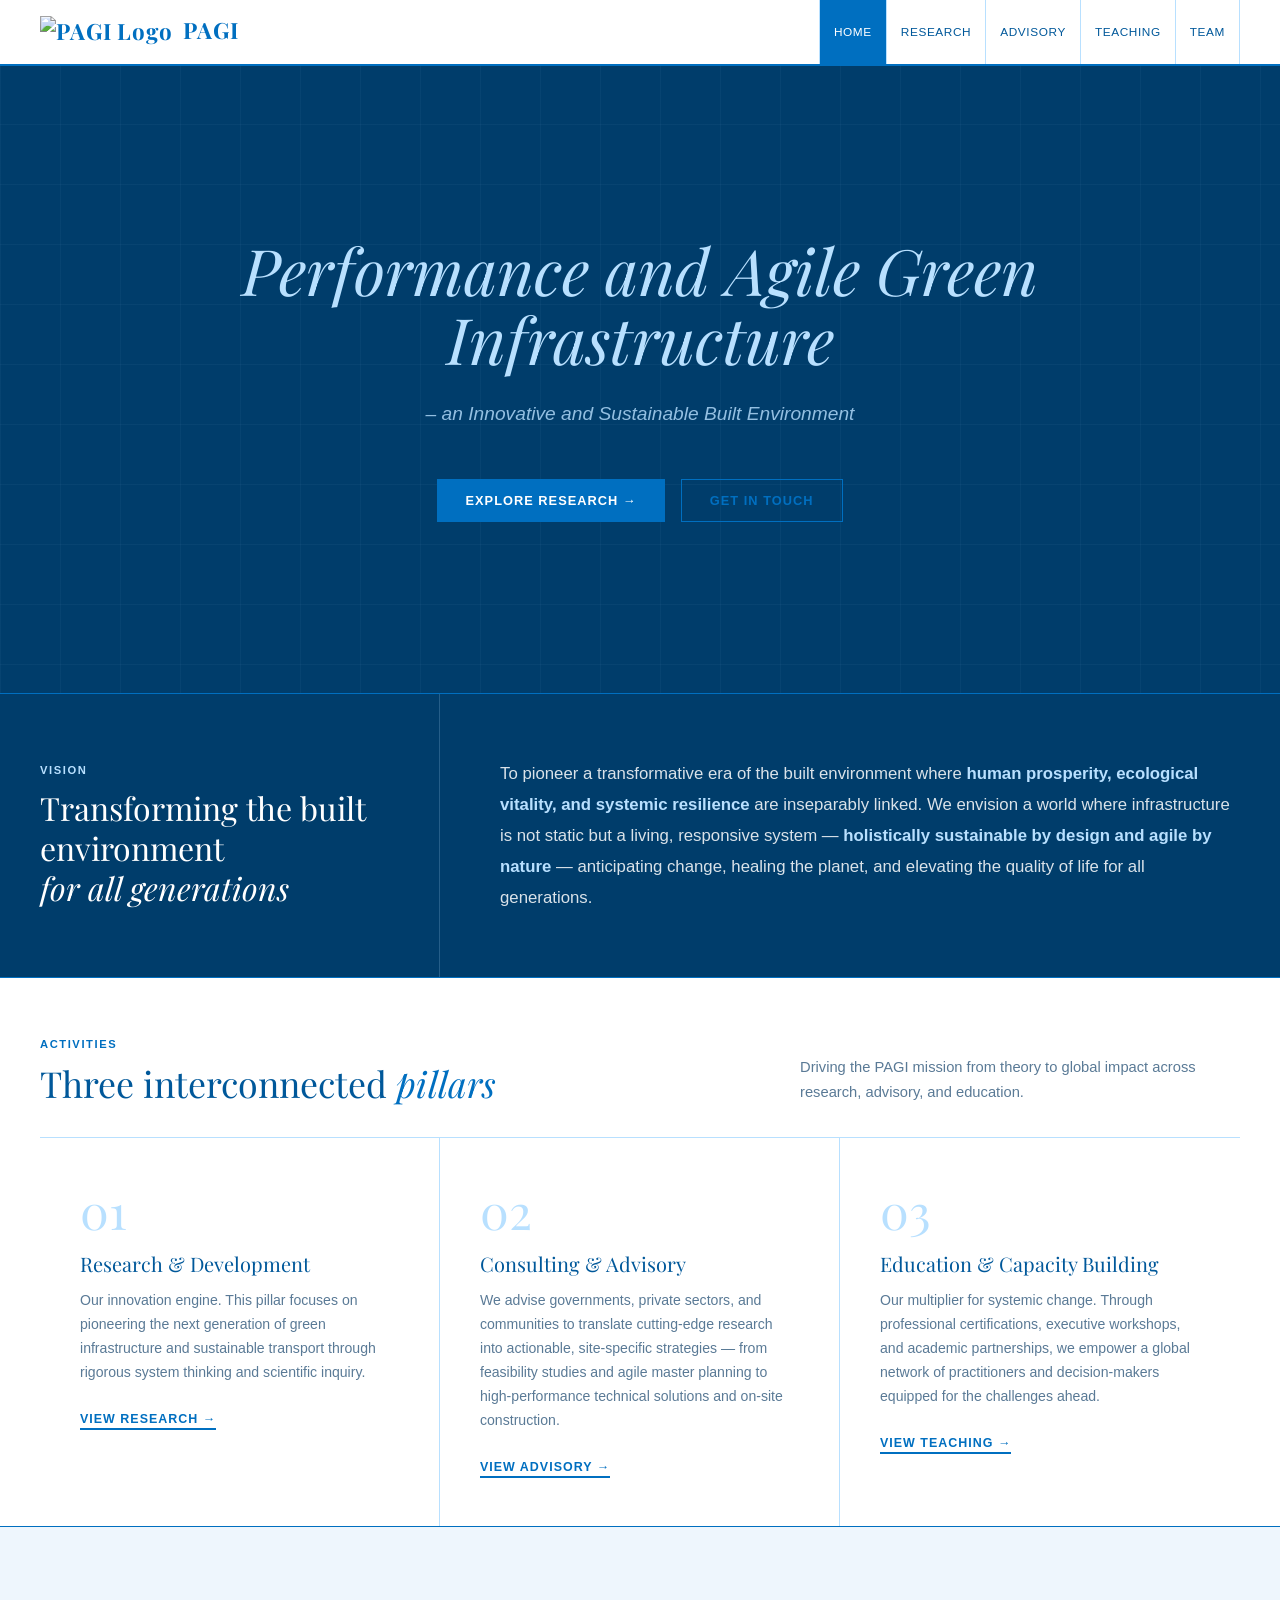
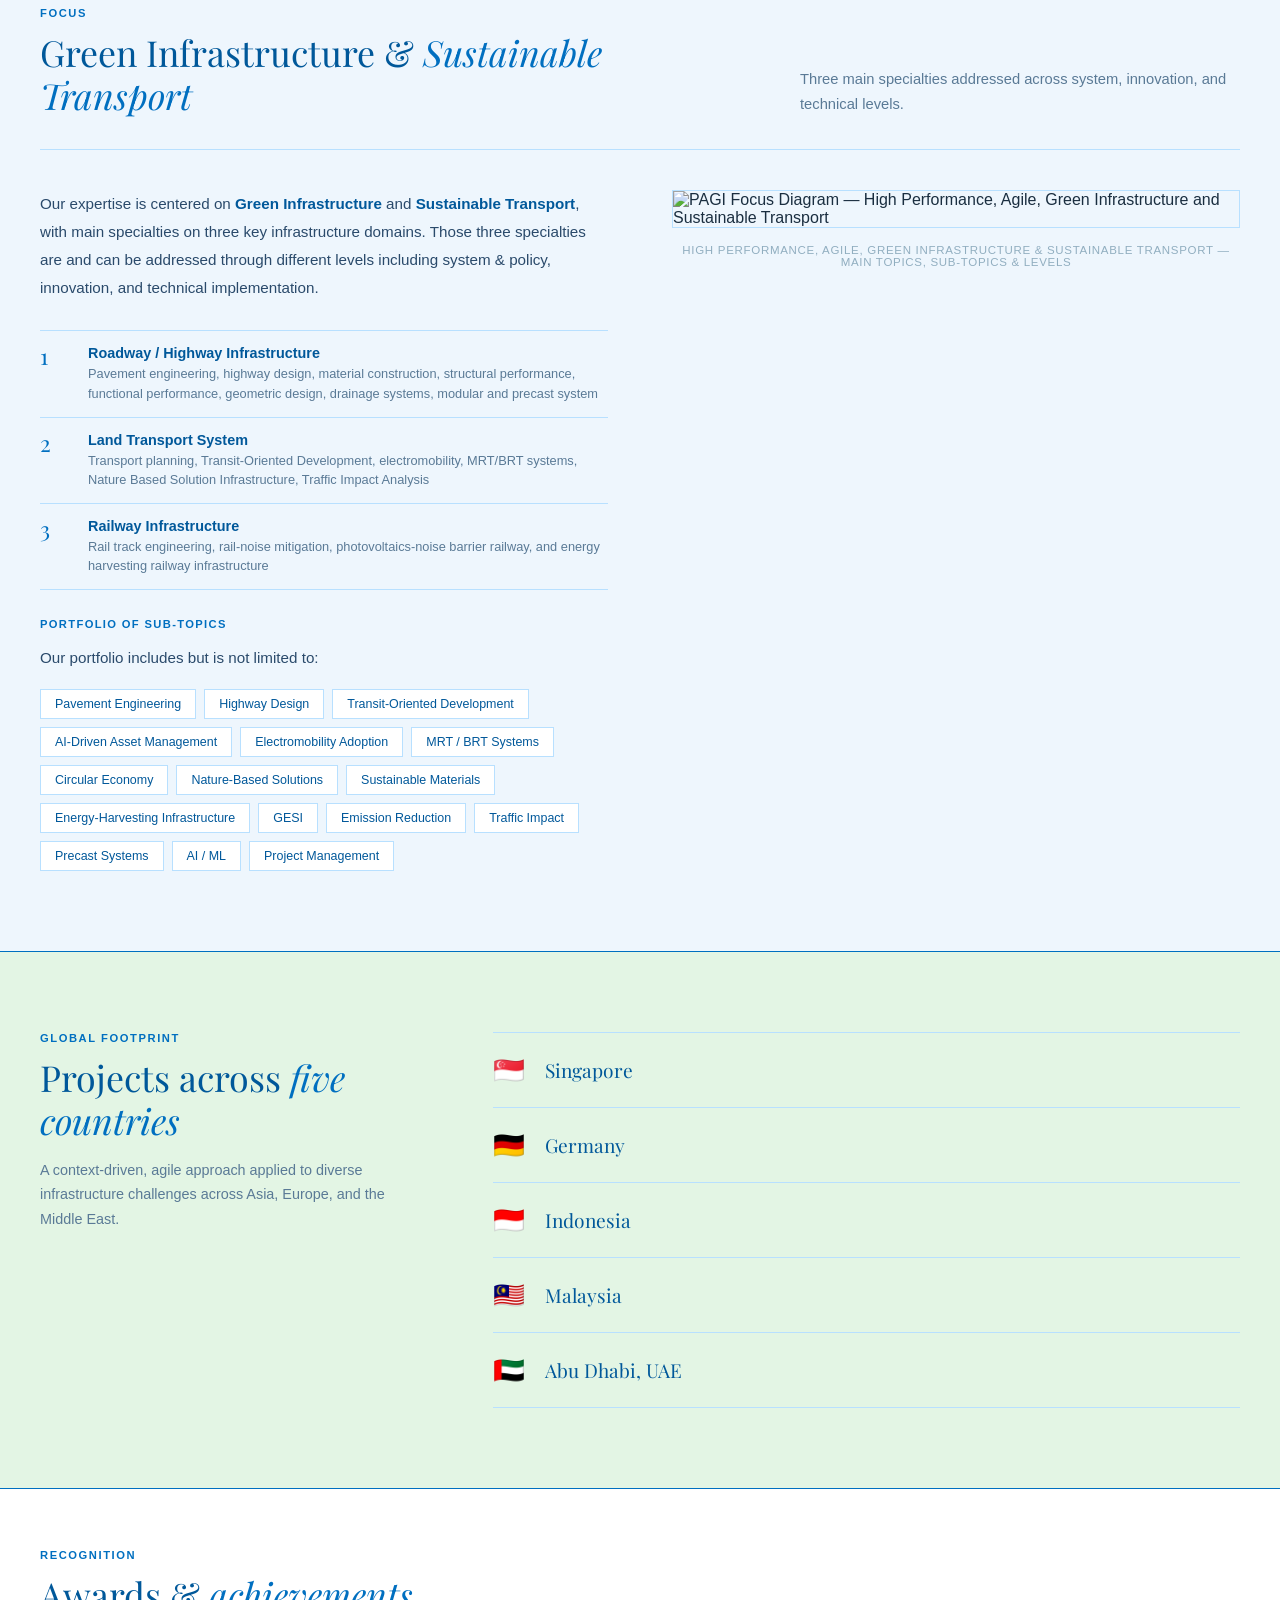
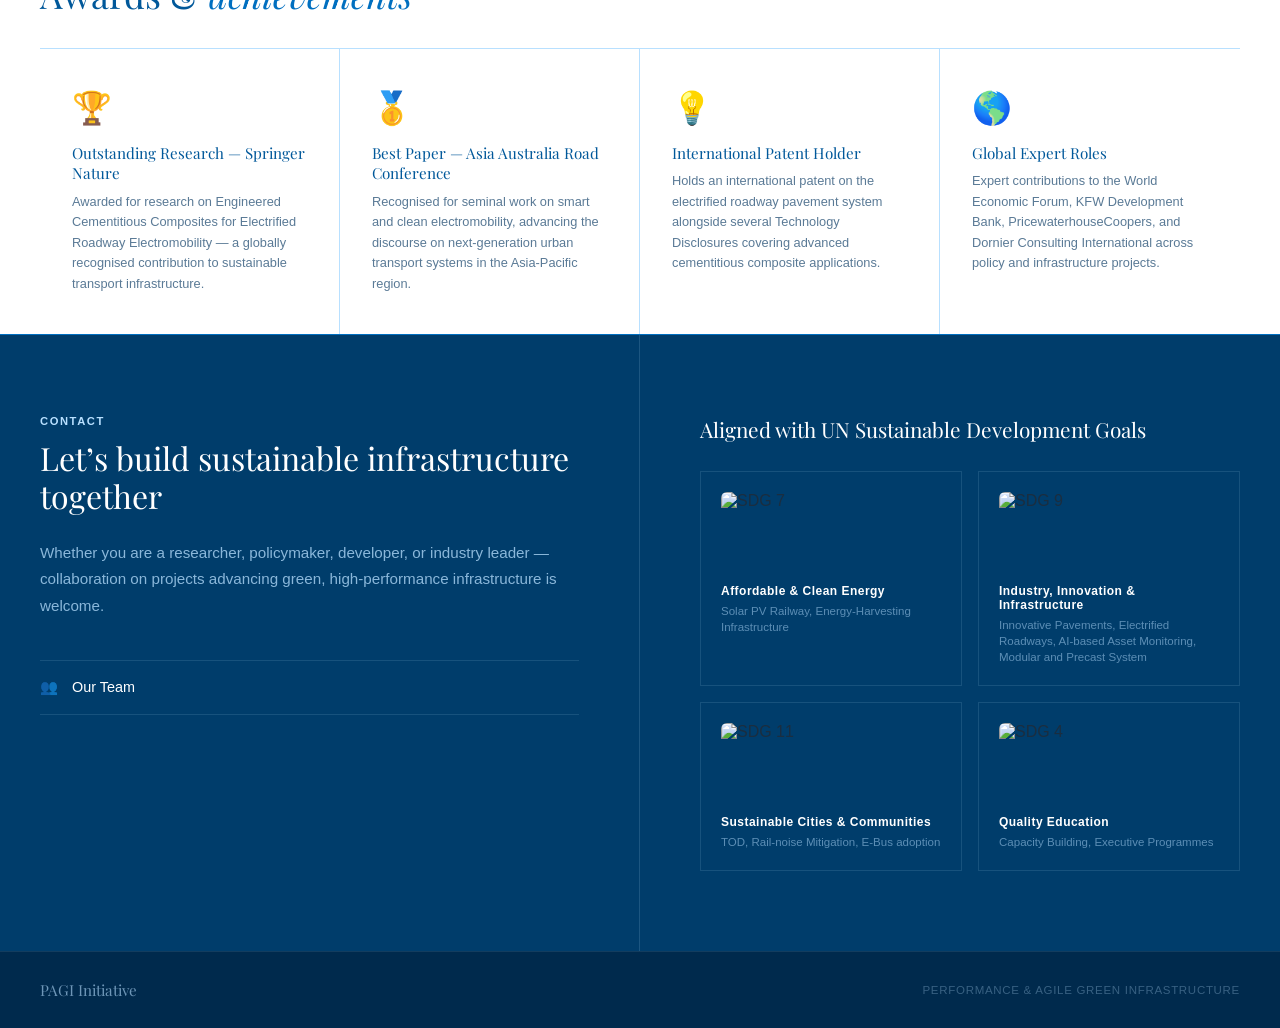
==== commit f02d6c36: "Add files via upload update Hamburger styles for all pages" ====
--- a/index.html
+++ b/index.html
@@ -318,7 +318,7 @@
 </section>
 
 <footer>
-  <div class="fl">PAGI Initiative &#183; Dr.-Ing. Ali Bawono, PMP</div>
+  <div class="fl">PAGI Initiative</div>
   <div class="fr">Performance &amp; Agile Green Infrastructure</div>
 </footer>
 
